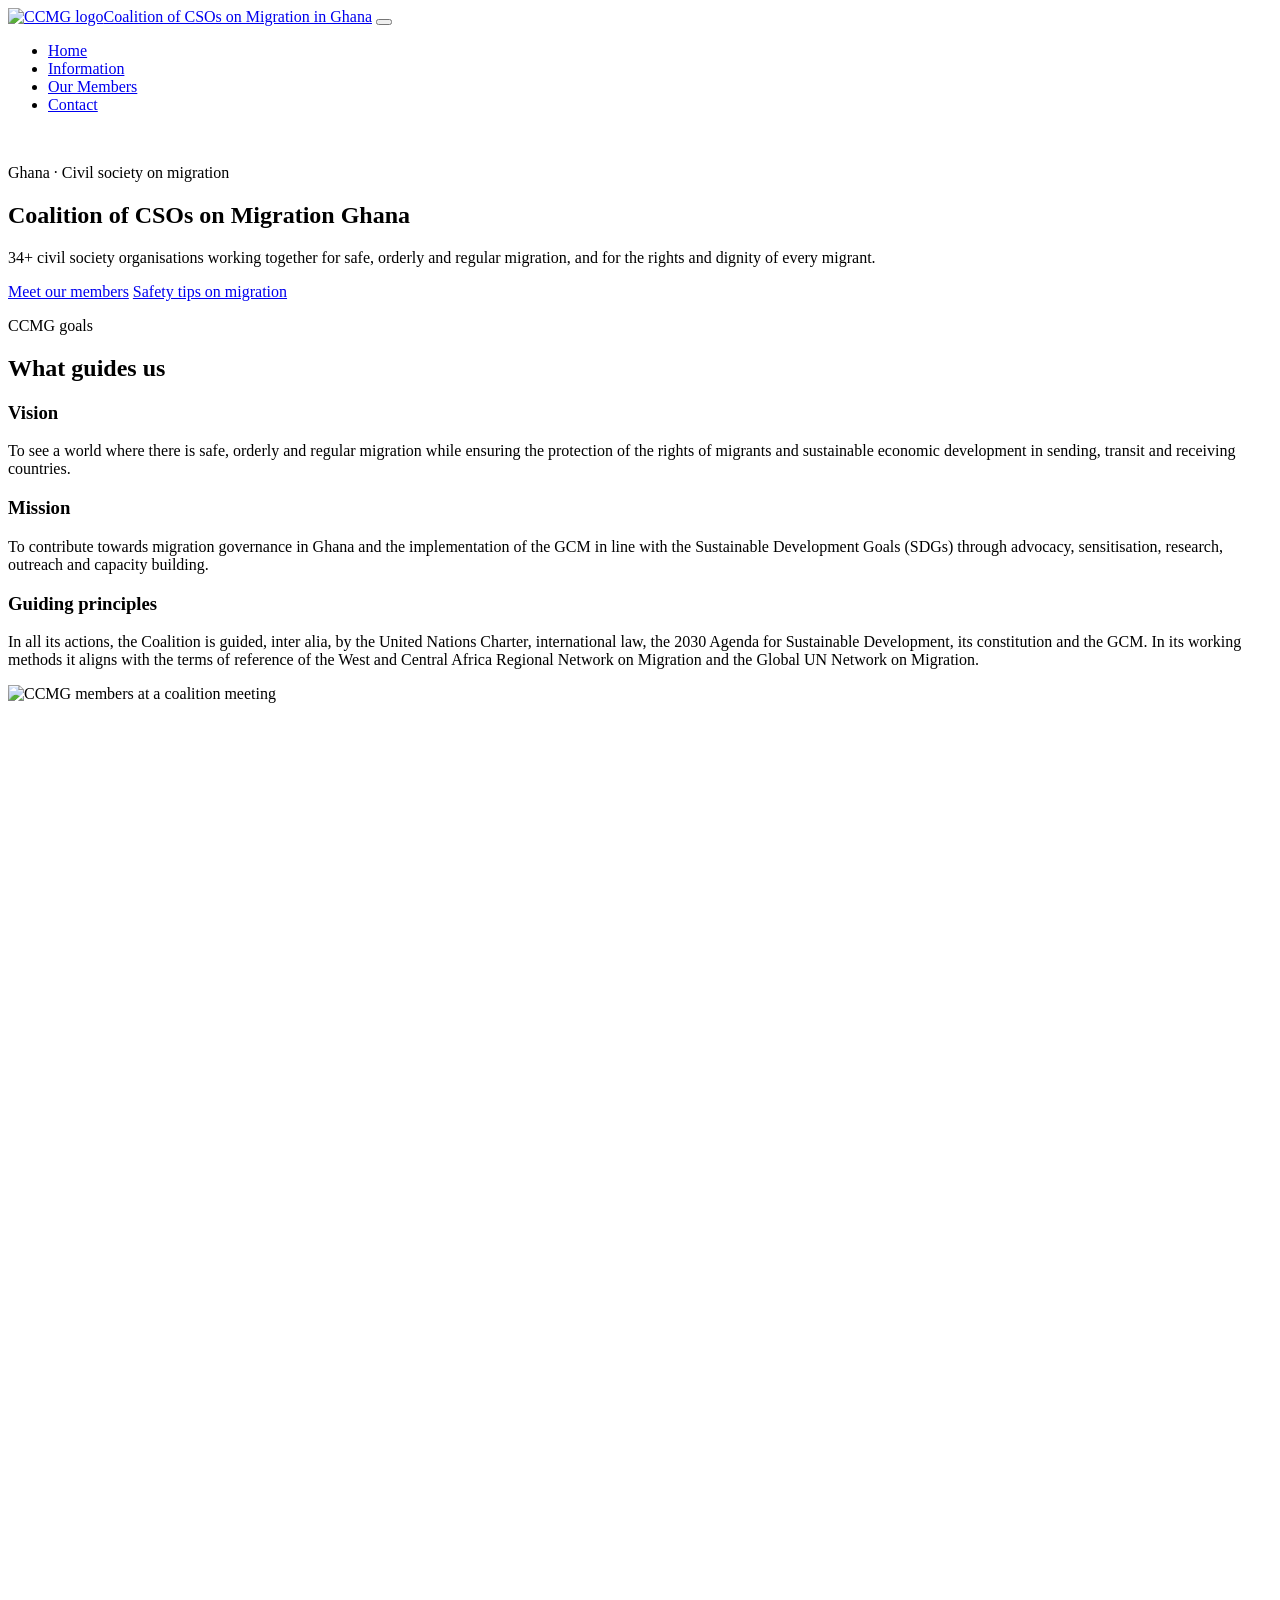
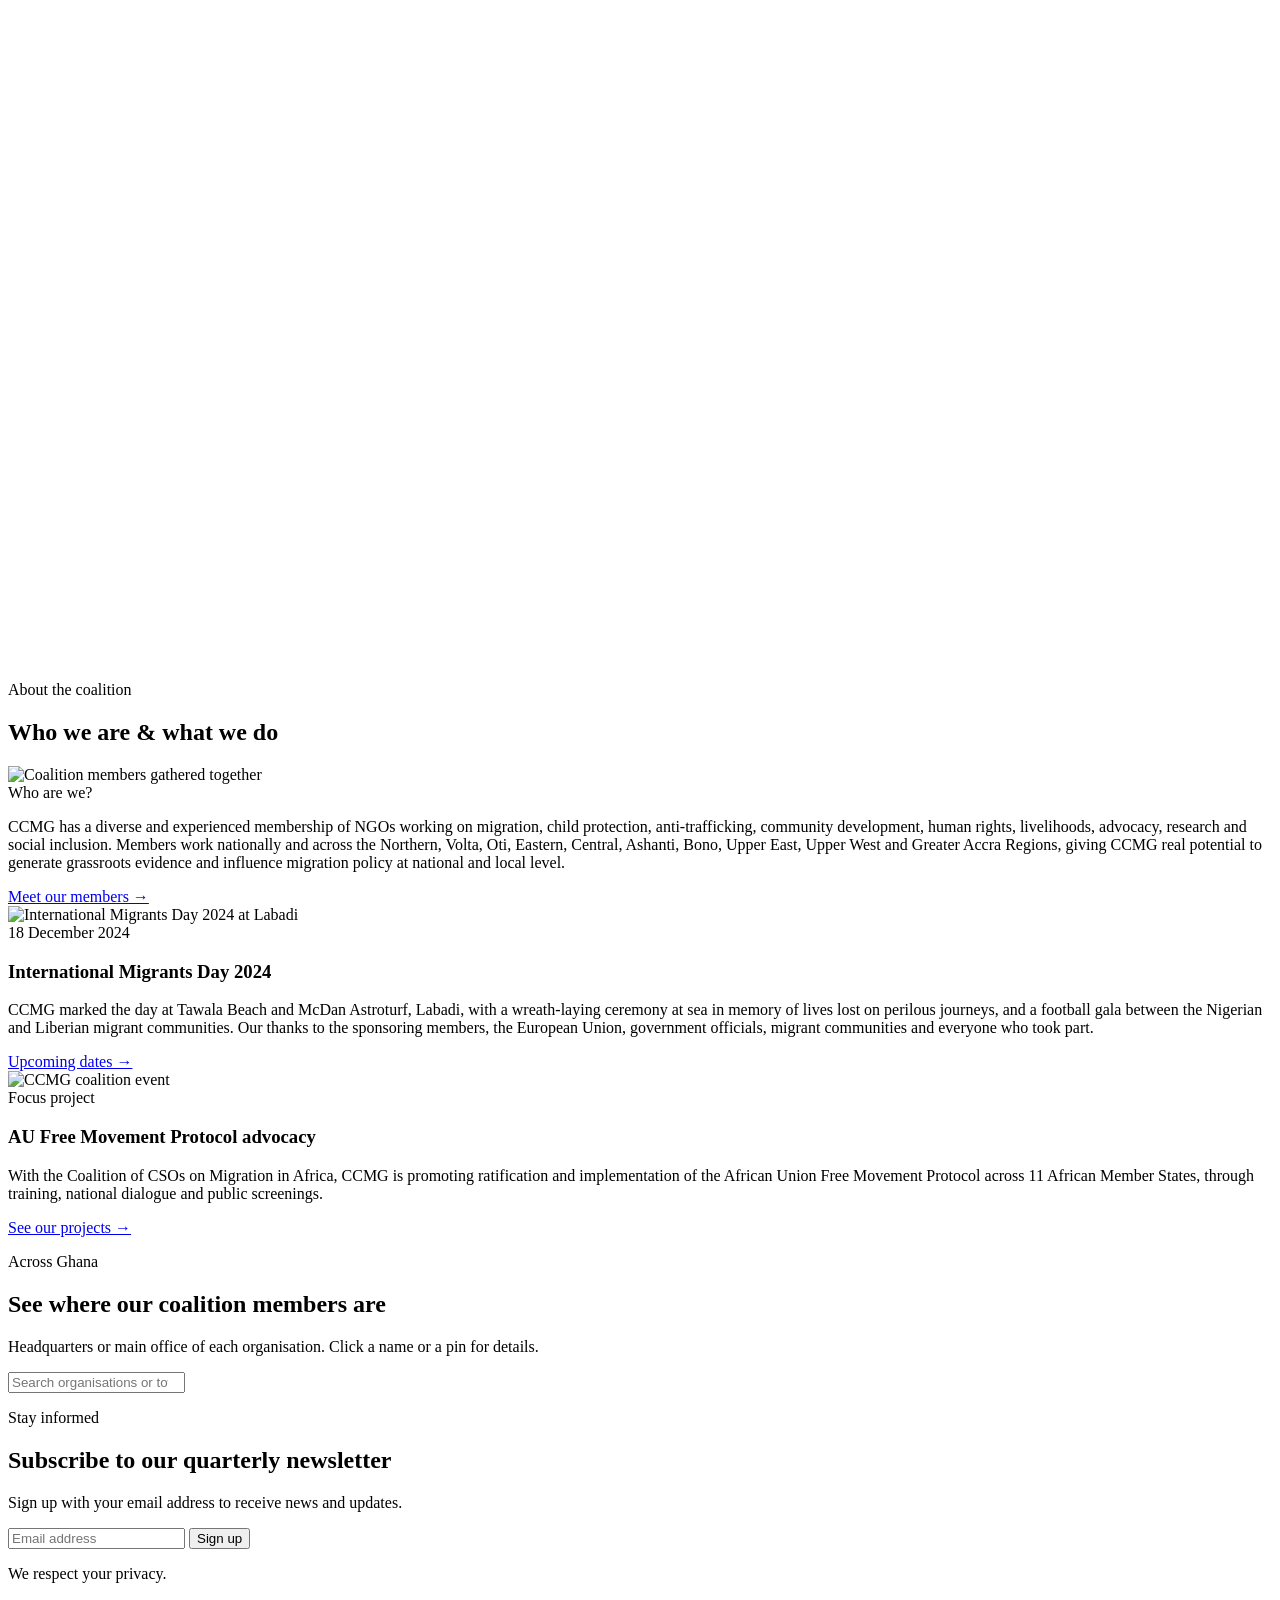
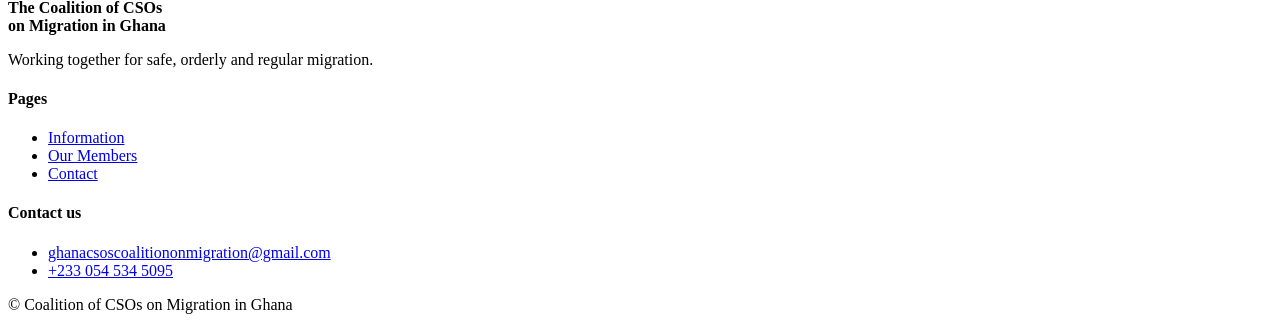
==== index.html @ 085941c3 "Add files via upload" ====
<!doctype html>
<html lang="en">
<head>
  <meta charset="utf-8">
  <meta name="viewport" content="width=device-width, initial-scale=1">
  <title>The Coalition of CSOs on Migration in Ghana (CCMG)</title>
  <meta name="description" content="The Coalition of CSOs on Migration in Ghana: civil society organisations working together for safe, orderly and regular migration and the rights of migrants.">
  <link rel="icon" href="images/favicon.png">
  <link rel="preconnect" href="https://fonts.googleapis.com">
  <link rel="preconnect" href="https://fonts.gstatic.com" crossorigin>
  <link href="https://fonts.googleapis.com/css2?family=Inter:wght@400;500;600&family=Space+Grotesk:wght@500;600;700&family=IBM+Plex+Mono:wght@500;600&display=swap" rel="stylesheet">
  <link rel="stylesheet" href="https://unpkg.com/leaflet@1.9.4/dist/leaflet.css">
  <link rel="stylesheet" href="https://unpkg.com/leaflet.markercluster@1.5.3/dist/MarkerCluster.css">
  <link rel="stylesheet" href="https://unpkg.com/leaflet.markercluster@1.5.3/dist/MarkerCluster.Default.css">
  <link rel="stylesheet" href="css/site.css">
  <!-- If a photo is not yet in the images folder, load it from the old Squarespace address instead -->
  <script>document.addEventListener("error",function(e){var t=e.target;if(t.tagName==="IMG"&&t.dataset.cdn&&!t.dataset.tried){t.dataset.tried="1";t.src=t.dataset.cdn;}},true);</script>
</head>
<body>
  <div class="flag-stripe"></div>
  <header class="site-header">
    <nav class="wrap nav" aria-label="Main">
      <a class="brand" href="index.html"><img src="images/ccmg-logo.png" alt="CCMG logo"><span>Coalition of CSOs on Migration in Ghana</span></a>
      <button class="nav-toggle" aria-label="Open menu" aria-expanded="false"><span></span><span></span><span></span></button>
      <ul class="nav-links">
        <li><a href="index.html" aria-current="page">Home</a></li>
        <li><a href="information.html">Information</a></li>
        <li><a href="members.html">Our Members</a></li>
        <li><a href="contact.html">Contact</a></li>
      </ul>
    </nav>
  </header>

  <main>
    <!-- ===== HERO ===== -->
    <section class="hero">
      <img class="hero__bg" src="images/hero.jpg" data-cdn="https://images.squarespace-cdn.com/content/v1/6aba4ab2b291d326a58e9cbd/e0c6b346-65f7-4fb8-b0a0-baff91eba209/ccmg+organisations.jpg?format=2500w" alt="">
      <div class="wrap">
        <p class="eyebrow">Ghana · Civil society on migration</p>
        <h1>Coalition of CSOs on Migration Ghana</h1>
        <p>34+ civil society organisations working together for safe, orderly and regular migration, and for the rights and dignity of every migrant.</p>
        <div class="btn-row">
          <a class="btn btn--gold" href="members.html">Meet our members</a>
          <a class="btn btn--ghost" href="information.html#safety">Safety tips on migration</a>
        </div>
      </div>
    </section>

    <!-- ===== GOALS ===== -->
    <section class="section">
      <div class="wrap">
        <p class="eyebrow">CCMG goals</p>
        <h2>What guides us</h2>
        <div class="flag-rule"><span></span><span></span><span></span></div>
        <div class="split">
          <div class="grid-2" style="grid-template-columns:1fr">
            <div class="card card--red">
              <h3>Vision</h3>
              <p>To see a world where there is safe, orderly and regular migration while ensuring the protection of the rights of migrants and sustainable economic development in sending, transit and receiving countries.</p>
            </div>
            <div class="card card--gold">
              <h3>Mission</h3>
              <p>To contribute towards migration governance in Ghana and the implementation of the GCM in line with the Sustainable Development Goals (SDGs) through advocacy, sensitisation, research, outreach and capacity building.</p>
            </div>
            <div class="card card--green">
              <h3>Guiding principles</h3>
              <p>In all its actions, the Coalition is guided, inter alia, by the United Nations Charter, international law, the 2030 Agenda for Sustainable Development, its constitution and the GCM. In its working methods it aligns with the terms of reference of the West and Central Africa Regional Network on Migration and the Global UN Network on Migration.</p>
            </div>
          </div>
          <div class="photo" style="aspect-ratio:4/5">
            <img src="images/principles.jpg" data-cdn="https://images.squarespace-cdn.com/content/v1/6aba4ab2b291d326a58e9cbd/201f6472-fe65-46b7-8871-c79f824d6bd4/WhatsApp+Image+2026-04-15+at+10.01.38+AM%281%29.jpeg?format=1500w" alt="CCMG members at a coalition meeting" loading="lazy">
          </div>
        </div>
      </div>
    </section>

    <!-- ===== HIGHLIGHTS ===== -->
    <section class="section section--white">
      <div class="wrap">
        <p class="eyebrow">About the coalition</p>
        <h2>Who we are &amp; what we do</h2>
        <div class="flag-rule"><span></span><span></span><span></span></div>
        <div class="grid-3">
          <article class="story">
            <div class="story__img"><img src="images/who-we-are.jpg" data-cdn="https://images.squarespace-cdn.com/content/v1/6aba4ab2b291d326a58e9cbd/92d61575-4118-488c-8e53-730516655e2c/WhatsApp+Image+2026-04-13+at+12.45.49+PM.jpeg?format=1500w" alt="Coalition members gathered together" loading="lazy"></div>
            <div class="story__body">
              <span class="tag">Who are we?</span>
              <p>CCMG has a diverse and experienced membership of NGOs working on migration, child protection, anti-trafficking, community development, human rights, livelihoods, advocacy, research and social inclusion. Members work nationally and across the Northern, Volta, Oti, Eastern, Central, Ashanti, Bono, Upper East, Upper West and Greater Accra Regions, giving CCMG real potential to generate grassroots evidence and influence migration policy at national and local level.</p>
              <a class="more" href="members.html">Meet our members →</a>
            </div>
          </article>
          <article class="story">
            <div class="story__img"><img src="images/migrants-day-2024.jpg" data-cdn="https://images.squarespace-cdn.com/content/v1/6aba4ab2b291d326a58e9cbd/079c2897-fcfa-441d-a58c-fb394107ed2f/WhatsApp+Image+2026-04-15+at+10.01.40+AM.jpeg?format=1500w" alt="International Migrants Day 2024 at Labadi" loading="lazy"></div>
            <div class="story__body">
              <span class="tag">18 December 2024</span>
              <h3>International Migrants Day 2024</h3>
              <p>CCMG marked the day at Tawala Beach and McDan Astroturf, Labadi, with a wreath-laying ceremony at sea in memory of lives lost on perilous journeys, and a football gala between the Nigerian and Liberian migrant communities. Our thanks to the sponsoring members, the European Union, government officials, migrant communities and everyone who took part.</p>
              <a class="more" href="information.html#dates">Upcoming dates →</a>
            </div>
          </article>
          <article class="story">
            <div class="story__img"><img src="images/coalition-event.jpg" data-cdn="https://images.squarespace-cdn.com/content/v1/6aba4ab2b291d326a58e9cbd/919b5780-a2e4-475d-aa47-6a28634a1079/6K4A9349.JPG?format=1500w" alt="CCMG coalition event" loading="lazy"></div>
            <div class="story__body">
              <span class="tag">Focus project</span>
              <h3>AU Free Movement Protocol advocacy</h3>
              <p>With the Coalition of CSOs on Migration in Africa, CCMG is promoting ratification and implementation of the African Union Free Movement Protocol across 11 African Member States, through training, national dialogue and public screenings.</p>
              <a class="more" href="information.html#projects">See our projects →</a>
            </div>
          </article>
        </div>
      </div>
    </section>

    <!-- ===== MAP ===== -->
    <section class="section" id="map-section">
      <div class="wrap">
        <p class="eyebrow">Across Ghana</p>
        <h2>See where our coalition members are</h2>
        <div class="flag-rule"><span></span><span></span><span></span></div>
        <p class="lead">Headquarters or main office of each organisation. Click a name or a pin for details.</p>
        <div class="map-app">
          <div class="map-side">
            <div class="map-controls">
              <input id="org-search" type="search" placeholder="Search organisations or towns…" aria-label="Search organisations or towns">
              <div class="legend" id="legend"></div>
            </div>
            <ul id="org-list"></ul>
            <div class="map-count" id="org-count"></div>
          </div>
          <div id="map" role="region" aria-label="Map of member organisations"></div>
        </div>
      </div>
    </section>

    <!-- ===== NEWSLETTER ===== -->
    <section class="section section--dark" id="newsletter">
      <div class="wrap newsletter">
        <div>
          <p class="eyebrow">Stay informed</p>
          <h2>Subscribe to our quarterly newsletter</h2>
          <p>Sign up with your email address to receive news and updates.</p>
        </div>
        <form class="inline-form-wrap" data-form="newsletter" data-subject="Newsletter sign-up">
          <div class="inline-form">
            <input type="email" name="email" placeholder="Email address" required aria-label="Email address">
            <button class="btn btn--gold" type="submit">Sign up</button>
          </div>
          <p class="form-status" role="status"></p>
          <p class="form-note">We respect your privacy.</p>
        </form>
      </div>
    </section>
  </main>

  <footer class="site-footer">
    <div class="flag-stripe"></div>
    <div class="wrap">
      <div>
        <div class="foot-brand"><img src="images/ccmg-logo.png" alt=""><strong>The Coalition of CSOs<br>on Migration in Ghana</strong></div>
        <p>Working together for safe, orderly and regular migration.</p>
      </div>
      <div>
        <h4>Pages</h4>
        <ul>
          <li><a href="information.html">Information</a></li>
          <li><a href="members.html">Our Members</a></li>
          <li><a href="contact.html">Contact</a></li>
        </ul>
      </div>
      <div>
        <h4>Contact us</h4>
        <ul>
          <li><a href="mailto:ghanacsoscoalitiononmigration@gmail.com">ghanacsoscoalitiononmigration@gmail.com</a></li>
          <li><a href="tel:+233545345095">+233 054 534 5095</a></li>
        </ul>
      </div>
    </div>
    <div class="wrap foot-bottom">© <span id="year"></span> Coalition of CSOs on Migration in Ghana</div>
  </footer>

  <script src="https://unpkg.com/leaflet@1.9.4/dist/leaflet.js"></script>
  <script src="https://unpkg.com/leaflet.markercluster@1.5.3/dist/leaflet.markercluster.js"></script>
  <script src="js/config.js"></script>
  <script src="js/main.js"></script>
  <script src="js/map.js"></script>
</body>
</html>
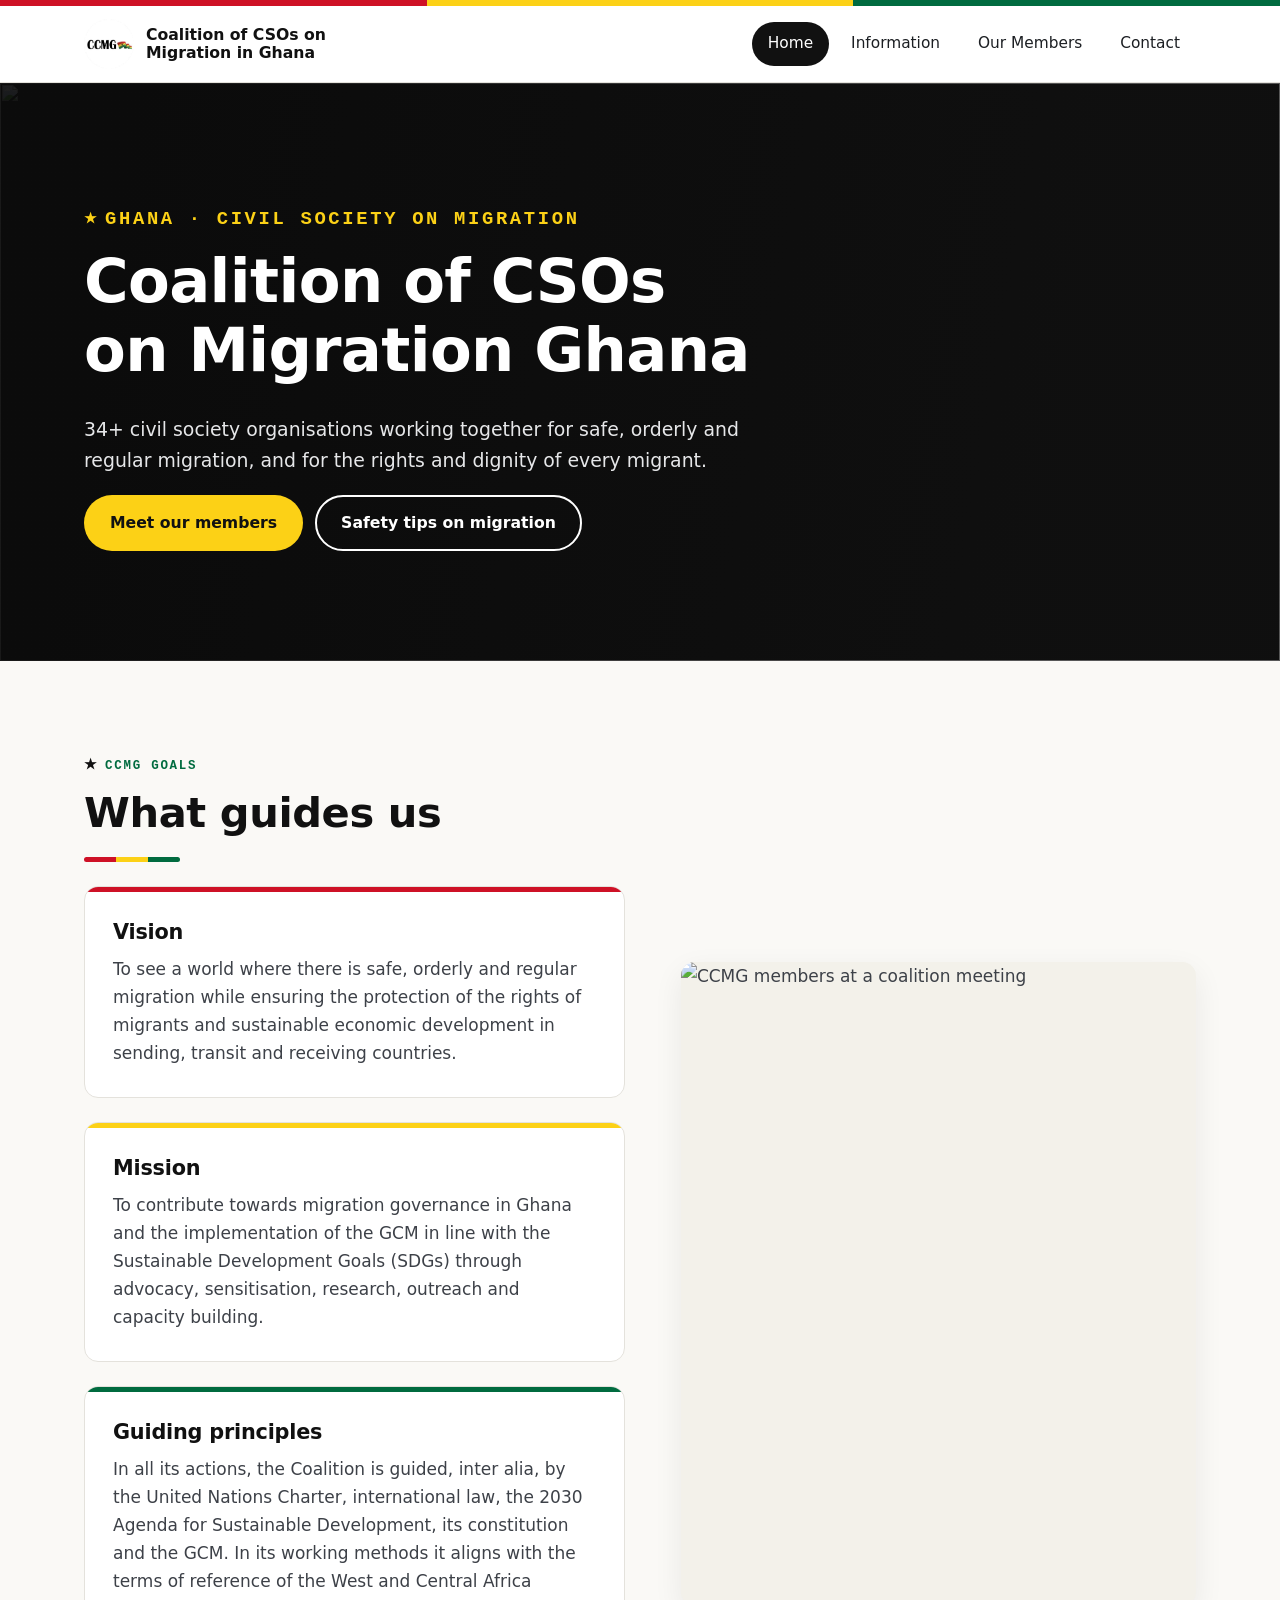
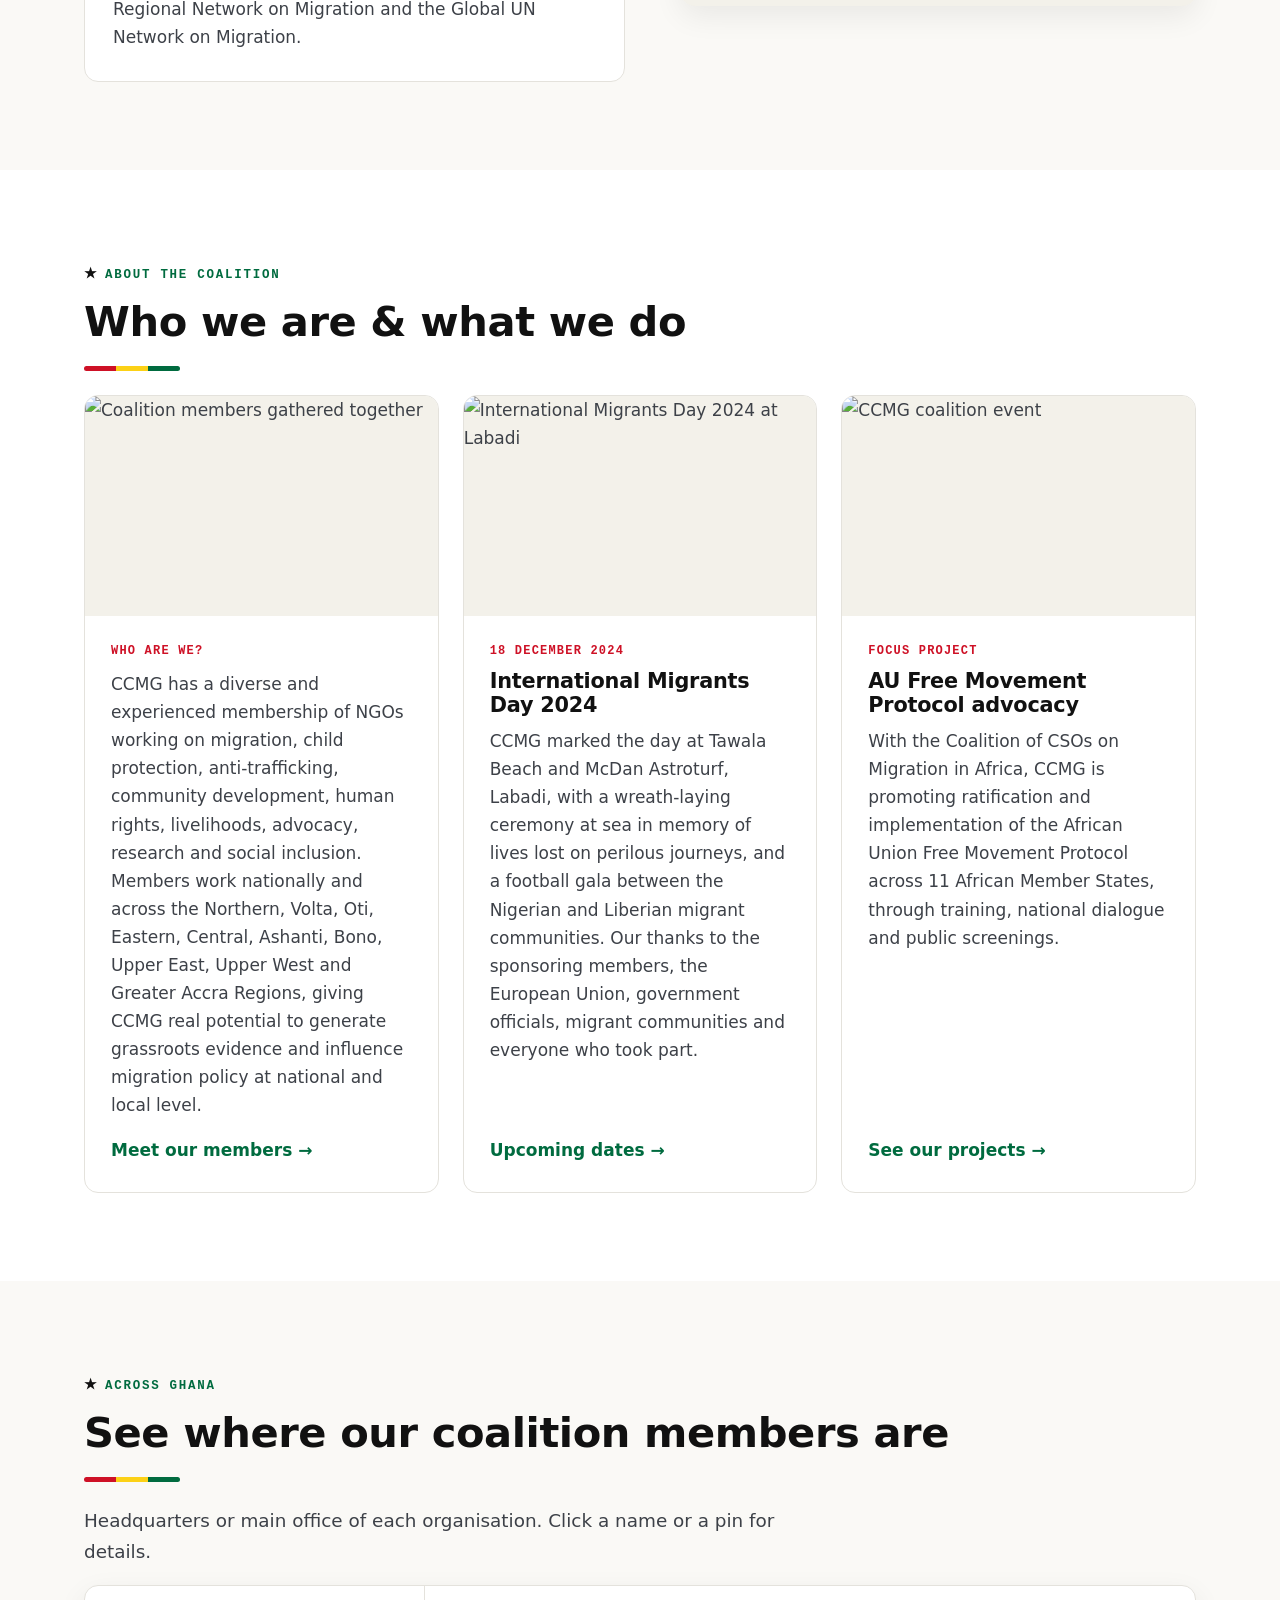
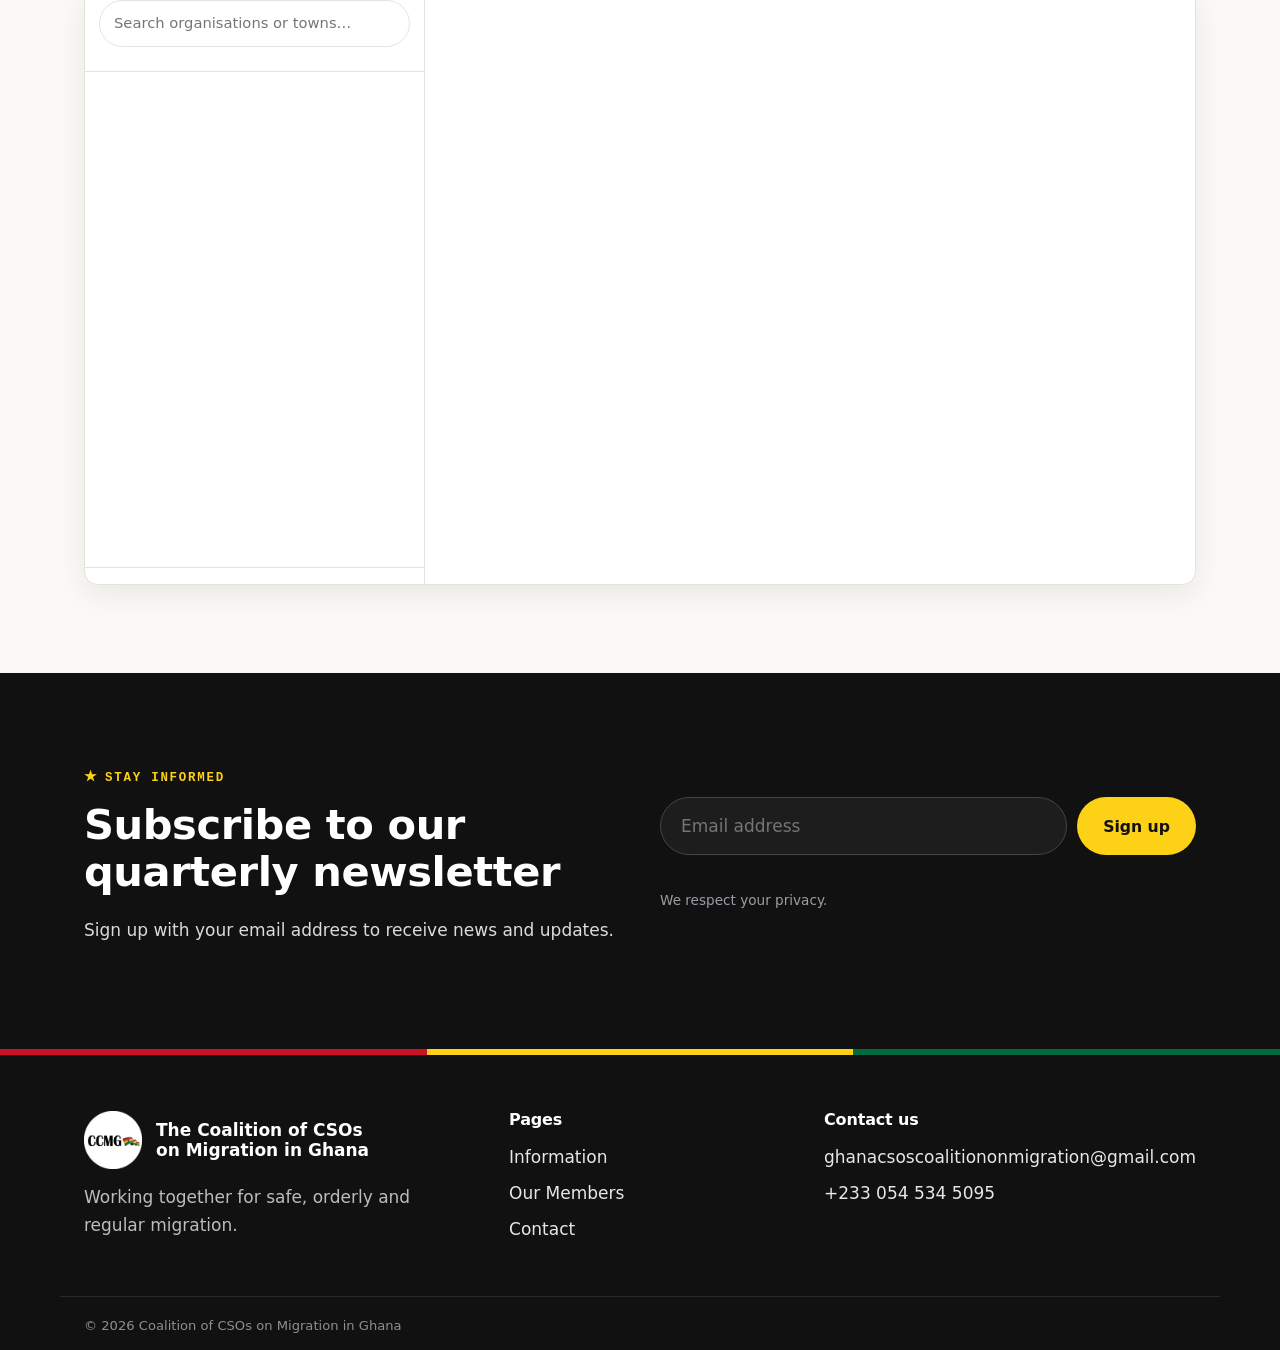
==== commit 7e5c119e: "Add files via upload" ====
--- a/index.html
+++ b/index.html
@@ -5,14 +5,14 @@
   <meta name="viewport" content="width=device-width, initial-scale=1">
   <title>The Coalition of CSOs on Migration in Ghana (CCMG)</title>
   <meta name="description" content="The Coalition of CSOs on Migration in Ghana: civil society organisations working together for safe, orderly and regular migration and the rights of migrants.">
-  <link rel="icon" href="images/favicon.png">
+  <link rel="icon" href="favicon.png">
   <link rel="preconnect" href="https://fonts.googleapis.com">
   <link rel="preconnect" href="https://fonts.gstatic.com" crossorigin>
   <link href="https://fonts.googleapis.com/css2?family=Inter:wght@400;500;600&family=Space+Grotesk:wght@500;600;700&family=IBM+Plex+Mono:wght@500;600&display=swap" rel="stylesheet">
   <link rel="stylesheet" href="https://unpkg.com/leaflet@1.9.4/dist/leaflet.css">
   <link rel="stylesheet" href="https://unpkg.com/leaflet.markercluster@1.5.3/dist/MarkerCluster.css">
   <link rel="stylesheet" href="https://unpkg.com/leaflet.markercluster@1.5.3/dist/MarkerCluster.Default.css">
-  <link rel="stylesheet" href="css/site.css">
+  <link rel="stylesheet" href="site.css">
   <!-- If a photo is not yet in the images folder, load it from the old Squarespace address instead -->
   <script>document.addEventListener("error",function(e){var t=e.target;if(t.tagName==="IMG"&&t.dataset.cdn&&!t.dataset.tried){t.dataset.tried="1";t.src=t.dataset.cdn;}},true);</script>
 </head>
@@ -20,7 +20,7 @@
   <div class="flag-stripe"></div>
   <header class="site-header">
     <nav class="wrap nav" aria-label="Main">
-      <a class="brand" href="index.html"><img src="images/ccmg-logo.png" alt="CCMG logo"><span>Coalition of CSOs on Migration in Ghana</span></a>
+      <a class="brand" href="index.html"><img src="ccmg-logo.png" alt="CCMG logo"><span>Coalition of CSOs on Migration in Ghana</span></a>
       <button class="nav-toggle" aria-label="Open menu" aria-expanded="false"><span></span><span></span><span></span></button>
       <ul class="nav-links">
         <li><a href="index.html" aria-current="page">Home</a></li>
@@ -34,7 +34,7 @@
   <main>
     <!-- ===== HERO ===== -->
     <section class="hero">
-      <img class="hero__bg" src="images/hero.jpg" data-cdn="https://images.squarespace-cdn.com/content/v1/6aba4ab2b291d326a58e9cbd/e0c6b346-65f7-4fb8-b0a0-baff91eba209/ccmg+organisations.jpg?format=2500w" alt="">
+      <img class="hero__bg" src="hero.jpg" data-cdn="https://images.squarespace-cdn.com/content/v1/6aba4ab2b291d326a58e9cbd/e0c6b346-65f7-4fb8-b0a0-baff91eba209/ccmg+organisations.jpg?format=2500w" alt="">
       <div class="wrap">
         <p class="eyebrow">Ghana · Civil society on migration</p>
         <h1>Coalition of CSOs on Migration Ghana</h1>
@@ -68,7 +68,7 @@
             </div>
           </div>
           <div class="photo" style="aspect-ratio:4/5">
-            <img src="images/principles.jpg" data-cdn="https://images.squarespace-cdn.com/content/v1/6aba4ab2b291d326a58e9cbd/201f6472-fe65-46b7-8871-c79f824d6bd4/WhatsApp+Image+2026-04-15+at+10.01.38+AM%281%29.jpeg?format=1500w" alt="CCMG members at a coalition meeting" loading="lazy">
+            <img src="principles.jpg" data-cdn="https://images.squarespace-cdn.com/content/v1/6aba4ab2b291d326a58e9cbd/201f6472-fe65-46b7-8871-c79f824d6bd4/WhatsApp+Image+2026-04-15+at+10.01.38+AM%281%29.jpeg?format=1500w" alt="CCMG members at a coalition meeting" loading="lazy">
           </div>
         </div>
       </div>
@@ -82,7 +82,7 @@
         <div class="flag-rule"><span></span><span></span><span></span></div>
         <div class="grid-3">
           <article class="story">
-            <div class="story__img"><img src="images/who-we-are.jpg" data-cdn="https://images.squarespace-cdn.com/content/v1/6aba4ab2b291d326a58e9cbd/92d61575-4118-488c-8e53-730516655e2c/WhatsApp+Image+2026-04-13+at+12.45.49+PM.jpeg?format=1500w" alt="Coalition members gathered together" loading="lazy"></div>
+            <div class="story__img"><img src="who-we-are.jpg" data-cdn="https://images.squarespace-cdn.com/content/v1/6aba4ab2b291d326a58e9cbd/92d61575-4118-488c-8e53-730516655e2c/WhatsApp+Image+2026-04-13+at+12.45.49+PM.jpeg?format=1500w" alt="Coalition members gathered together" loading="lazy"></div>
             <div class="story__body">
               <span class="tag">Who are we?</span>
               <p>CCMG has a diverse and experienced membership of NGOs working on migration, child protection, anti-trafficking, community development, human rights, livelihoods, advocacy, research and social inclusion. Members work nationally and across the Northern, Volta, Oti, Eastern, Central, Ashanti, Bono, Upper East, Upper West and Greater Accra Regions, giving CCMG real potential to generate grassroots evidence and influence migration policy at national and local level.</p>
@@ -90,7 +90,7 @@
             </div>
           </article>
           <article class="story">
-            <div class="story__img"><img src="images/migrants-day-2024.jpg" data-cdn="https://images.squarespace-cdn.com/content/v1/6aba4ab2b291d326a58e9cbd/079c2897-fcfa-441d-a58c-fb394107ed2f/WhatsApp+Image+2026-04-15+at+10.01.40+AM.jpeg?format=1500w" alt="International Migrants Day 2024 at Labadi" loading="lazy"></div>
+            <div class="story__img"><img src="migrants-day-2024.jpg" data-cdn="https://images.squarespace-cdn.com/content/v1/6aba4ab2b291d326a58e9cbd/079c2897-fcfa-441d-a58c-fb394107ed2f/WhatsApp+Image+2026-04-15+at+10.01.40+AM.jpeg?format=1500w" alt="International Migrants Day 2024 at Labadi" loading="lazy"></div>
             <div class="story__body">
               <span class="tag">18 December 2024</span>
               <h3>International Migrants Day 2024</h3>
@@ -99,7 +99,7 @@
             </div>
           </article>
           <article class="story">
-            <div class="story__img"><img src="images/coalition-event.jpg" data-cdn="https://images.squarespace-cdn.com/content/v1/6aba4ab2b291d326a58e9cbd/919b5780-a2e4-475d-aa47-6a28634a1079/6K4A9349.JPG?format=1500w" alt="CCMG coalition event" loading="lazy"></div>
+            <div class="story__img"><img src="coalition-event.jpg" data-cdn="https://images.squarespace-cdn.com/content/v1/6aba4ab2b291d326a58e9cbd/919b5780-a2e4-475d-aa47-6a28634a1079/6K4A9349.JPG?format=1500w" alt="CCMG coalition event" loading="lazy"></div>
             <div class="story__body">
               <span class="tag">Focus project</span>
               <h3>AU Free Movement Protocol advocacy</h3>
@@ -156,7 +156,7 @@
     <div class="flag-stripe"></div>
     <div class="wrap">
       <div>
-        <div class="foot-brand"><img src="images/ccmg-logo.png" alt=""><strong>The Coalition of CSOs<br>on Migration in Ghana</strong></div>
+        <div class="foot-brand"><img src="ccmg-logo.png" alt=""><strong>The Coalition of CSOs<br>on Migration in Ghana</strong></div>
         <p>Working together for safe, orderly and regular migration.</p>
       </div>
       <div>
@@ -180,8 +180,8 @@
 
   <script src="https://unpkg.com/leaflet@1.9.4/dist/leaflet.js"></script>
   <script src="https://unpkg.com/leaflet.markercluster@1.5.3/dist/leaflet.markercluster.js"></script>
-  <script src="js/config.js"></script>
-  <script src="js/main.js"></script>
-  <script src="js/map.js"></script>
+  <script src="config.js"></script>
+  <script src="main.js"></script>
+  <script src="map.js"></script>
 </body>
 </html>
--- a/site.css
+++ b/site.css
@@ -0,0 +1,333 @@
+/* =============================================================
+   CCMG website — shared styles
+   Colours come from the CCMG logo: black wordmark + Ghana flag
+   (red, gold, green, black star). Change them here only.
+   ============================================================= */
+:root {
+  --red:   #CE1126;
+  --gold:  #FCD116;
+  --gold-text: #8A6D00;      /* darker gold that is readable as text */
+  --green: #006B3F;
+  --green-dark: #00502F;
+  --black: #111111;
+  --ink:   #1C1F23;
+  --body:  #3D4148;
+  --muted: #6B7078;
+  --line:  #E4E2DC;
+  --paper: #FAF9F6;
+  --cream: #F3F1EA;
+  --white: #FFFFFF;
+  --radius: 14px;
+  --shadow: 0 10px 30px rgba(17,17,17,.07);
+  --max: 1160px;
+  --head: "Space Grotesk", system-ui, sans-serif;
+  --sans: "Inter", system-ui, -apple-system, "Segoe UI", sans-serif;
+  --mono: "IBM Plex Mono", ui-monospace, Menlo, monospace;
+}
+
+* { box-sizing: border-box; }
+html { scroll-behavior: smooth; scroll-padding-top: 90px; }
+body {
+  margin: 0; background: var(--paper); color: var(--body);
+  font-family: var(--sans); font-size: 17px; line-height: 1.65;
+  -webkit-font-smoothing: antialiased;
+}
+img { max-width: 100%; display: block; }
+a { color: var(--green); }
+a:hover { color: var(--red); }
+h1, h2, h3, h4 { font-family: var(--head); color: var(--black); line-height: 1.12; margin: 0 0 .5em; letter-spacing: -.01em; }
+h1 { font-size: clamp(2.2rem, 5vw, 3.8rem); font-weight: 700; }
+h2 { font-size: clamp(1.7rem, 3.4vw, 2.6rem); font-weight: 700; }
+h3 { font-size: 1.3rem; font-weight: 600; }
+p { margin: 0 0 1em; }
+
+.wrap { max-width: var(--max); margin: 0 auto; padding: 0 24px; }
+.section { padding: 88px 0; }
+.section--tight { padding: 56px 0; }
+.section--cream { background: var(--cream); }
+.section--white { background: var(--white); }
+.section--dark { background: var(--black); color: #D9DBDE; }
+.section--dark h2, .section--dark h3 { color: var(--white); }
+
+/* Flag stripe used across the site */
+.flag-stripe { height: 6px; background: linear-gradient(90deg, var(--red) 0 33.33%, var(--gold) 33.33% 66.66%, var(--green) 66.66%); }
+.flag-rule { display: flex; width: 96px; height: 5px; border-radius: 3px; overflow: hidden; margin: 0 0 24px; }
+.flag-rule span { flex: 1; }
+.flag-rule span:nth-child(1) { background: var(--red); }
+.flag-rule span:nth-child(2) { background: var(--gold); }
+.flag-rule span:nth-child(3) { background: var(--green); }
+
+.eyebrow {
+  display: inline-flex; align-items: center; gap: 8px;
+  font-family: var(--mono); font-size: .78rem; font-weight: 600;
+  letter-spacing: .14em; text-transform: uppercase; color: var(--green); margin: 0 0 12px;
+}
+.eyebrow::before { content: "★"; color: var(--black); font-size: .9rem; letter-spacing: 0; }
+.section--dark .eyebrow { color: var(--gold); }
+.section--dark .eyebrow::before { color: var(--gold); }
+.lead { font-size: 1.15rem; max-width: 64ch; }
+
+/* ---------- Header ---------- */
+.site-header { position: sticky; top: 0; z-index: 50; background: rgba(255,255,255,.94); backdrop-filter: blur(10px); border-bottom: 1px solid var(--line); }
+.nav { display: flex; align-items: center; justify-content: space-between; height: 76px; }
+.brand { display: flex; align-items: center; gap: 12px; text-decoration: none; color: var(--black); }
+.brand img { width: 50px; height: 50px; }
+.brand span { font-family: var(--head); font-weight: 700; font-size: .98rem; line-height: 1.15; max-width: 230px; }
+.nav-links { display: flex; gap: 6px; list-style: none; margin: 0; padding: 0; }
+.nav-links a {
+  display: block; padding: 9px 16px; border-radius: 999px; text-decoration: none;
+  font-weight: 500; font-size: .96rem; color: var(--ink);
+}
+.nav-links a:hover { background: var(--cream); color: var(--black); }
+.nav-links a[aria-current="page"] { background: var(--black); color: var(--white); }
+.nav-toggle { display: none; background: none; border: 0; padding: 10px; cursor: pointer; }
+.nav-toggle span { display: block; width: 24px; height: 2px; background: var(--black); margin: 5px 0; transition: .2s; }
+
+/* ---------- Buttons ---------- */
+.btn {
+  display: inline-flex; align-items: center; gap: 8px; padding: 13px 24px; border-radius: 999px;
+  font-weight: 600; font-size: .98rem; text-decoration: none; border: 2px solid transparent;
+  cursor: pointer; transition: transform .15s, background .15s, color .15s; font-family: var(--sans);
+}
+.btn:hover { transform: translateY(-1px); }
+.btn--primary { background: var(--green); color: var(--white); }
+.btn--primary:hover { background: var(--green-dark); color: var(--white); }
+.btn--gold { background: var(--gold); color: var(--black); }
+.btn--gold:hover { background: #ffdc3d; color: var(--black); }
+.btn--ghost { border-color: currentColor; color: var(--white); background: transparent; }
+.btn--ghost:hover { background: var(--white); color: var(--black); }
+.btn--outline { border-color: var(--black); color: var(--black); background: transparent; }
+.btn--outline:hover { background: var(--black); color: var(--white); }
+.btn-row { display: flex; flex-wrap: wrap; gap: 12px; }
+
+/* ---------- Hero ---------- */
+.hero { position: relative; color: var(--white); overflow: hidden; background: var(--black); }
+.hero__bg { position: absolute; inset: 0; width: 100%; height: 100%; object-fit: cover; opacity: .55; }
+.hero::after { content: ""; position: absolute; inset: 0; background: linear-gradient(100deg, rgba(10,10,10,.85) 10%, rgba(10,10,10,.25) 80%); }
+.hero .wrap { position: relative; z-index: 1; padding-top: 120px; padding-bottom: 110px; }
+.hero h1 { color: var(--white); max-width: 16ch; }
+.hero p { font-size: 1.18rem; max-width: 56ch; color: #E6E7E9; }
+.hero .eyebrow { color: var(--gold); }
+.hero .eyebrow::before { color: var(--gold); }
+.hero--short .wrap { padding-top: 84px; padding-bottom: 76px; }
+
+/* ---------- Generic layout ---------- */
+.split { display: grid; grid-template-columns: 1.05fr 1fr; gap: 56px; align-items: center; }
+.split--top { align-items: start; }
+.photo { border-radius: var(--radius); overflow: hidden; aspect-ratio: 4 / 3; background: var(--cream); box-shadow: var(--shadow); }
+.photo img { width: 100%; height: 100%; object-fit: cover; }
+.grid-3 { display: grid; grid-template-columns: repeat(3, 1fr); gap: 24px; }
+.grid-2 { display: grid; grid-template-columns: repeat(2, 1fr); gap: 24px; }
+
+.card {
+  position: relative; background: var(--white); border: 1px solid var(--line);
+  border-radius: var(--radius); padding: 30px 28px; overflow: hidden;
+}
+.card::before { content: ""; position: absolute; left: 0; right: 0; top: 0; height: 5px; background: var(--accent, var(--green)); }
+.card--red { --accent: var(--red); }
+.card--gold { --accent: var(--gold); }
+.card--green { --accent: var(--green); }
+.card--black { --accent: var(--black); }
+.card h3 { margin-top: 4px; }
+.card p:last-child { margin-bottom: 0; }
+
+.statement { font-family: var(--head); font-size: clamp(1.3rem, 2.4vw, 1.7rem); line-height: 1.35; color: var(--black); font-weight: 500; margin: 0; }
+
+/* Event / news card with image on top */
+.story { background: var(--white); border: 1px solid var(--line); border-radius: var(--radius); overflow: hidden; display: flex; flex-direction: column; }
+.story__img { aspect-ratio: 16 / 10; background: var(--cream); }
+.story__img img { width: 100%; height: 100%; object-fit: cover; }
+.story__body { padding: 26px 26px 28px; display: flex; flex-direction: column; flex: 1; }
+.story__body .tag { font-family: var(--mono); font-size: .75rem; letter-spacing: .1em; text-transform: uppercase; color: var(--red); font-weight: 600; margin-bottom: 8px; }
+.story__body .more { margin-top: auto; font-weight: 600; text-decoration: none; }
+
+/* ---------- Map ---------- */
+.map-app { display: grid; grid-template-columns: 340px 1fr; height: 600px; border: 1px solid var(--line); border-radius: var(--radius); overflow: hidden; background: var(--white); box-shadow: var(--shadow); }
+.map-side { display: flex; flex-direction: column; border-right: 1px solid var(--line); min-height: 0; }
+.map-controls { padding: 14px; border-bottom: 1px solid var(--line); display: grid; gap: 10px; }
+.map-controls input { width: 100%; padding: 10px 14px; border: 1px solid var(--line); border-radius: 999px; font: inherit; font-size: .92rem; }
+.legend { display: flex; flex-wrap: wrap; gap: 6px; }
+.legend button { display: inline-flex; align-items: center; gap: 6px; font: inherit; font-size: .76rem; padding: 4px 10px; border: 1px solid var(--line); border-radius: 999px; background: var(--white); cursor: pointer; }
+.legend button[aria-pressed="false"] { opacity: .4; }
+.dot { width: 10px; height: 10px; border-radius: 50%; display: inline-block; flex-shrink: 0; }
+#org-list { list-style: none; margin: 0; padding: 0; overflow-y: auto; flex: 1; }
+#org-list li { padding: 10px 14px; border-bottom: 1px solid var(--line); cursor: pointer; display: flex; gap: 10px; }
+#org-list li:hover, #org-list li.active { background: var(--cream); }
+#org-list .dot { margin-top: 6px; }
+#org-list .name { font-weight: 600; font-size: .88rem; color: var(--ink); line-height: 1.3; }
+#org-list .place { font-size: .78rem; color: var(--muted); }
+.map-count { padding: 8px 14px; font-size: .76rem; color: var(--muted); border-top: 1px solid var(--line); }
+#map { min-height: 0; }
+.popup h4 { margin: 0 0 4px; font-size: .95rem; }
+.popup p { margin: 3px 0; font-size: .82rem; }
+.popup .tag { display: inline-block; font-size: .7rem; padding: 2px 8px; border-radius: 999px; color: #fff; margin-top: 4px; }
+
+/* ---------- Newsletter ---------- */
+.newsletter { display: grid; grid-template-columns: 1fr 1fr; gap: 40px; align-items: center; }
+.inline-form { display: flex; gap: 10px; flex-wrap: wrap; }
+.inline-form input { flex: 1; min-width: 220px; padding: 14px 20px; border-radius: 999px; border: 1px solid #444; background: #1d1d1d; color: #fff; font: inherit; }
+.form-note { font-size: .85rem; color: var(--muted); margin-top: 10px; }
+.section--dark .form-note { color: #9a9ea4; }
+
+/* ---------- Forms ---------- */
+.form { display: grid; gap: 16px; }
+.form .row { display: grid; grid-template-columns: 1fr 1fr; gap: 16px; }
+.form label { display: grid; gap: 6px; font-weight: 600; font-size: .9rem; color: var(--ink); }
+.form input, .form textarea {
+  font: inherit; font-weight: 400; padding: 13px 16px; border: 1px solid #CFCCC4; border-radius: 10px; background: var(--white); color: var(--ink);
+}
+.form textarea { min-height: 150px; resize: vertical; }
+.form input:focus, .form textarea:focus, .inline-form input:focus { outline: 3px solid rgba(0,107,63,.25); border-color: var(--green); }
+.form-status { font-weight: 600; min-height: 1.4em; margin: 0; }
+.form-status.ok { color: var(--green); }
+.form-status.err { color: var(--red); }
+
+/* ---------- Helpline ---------- */
+.helpline { position: relative; background: var(--black); color: #fff; border-radius: var(--radius); padding: 40px 40px 34px; overflow: hidden; }
+.helpline::before { content: ""; position: absolute; inset: 0 0 auto 0; height: 8px; background: linear-gradient(90deg, var(--red) 0 33.33%, var(--gold) 33.33% 66.66%, var(--green) 66.66%); }
+.helpline h2 { color: #fff; display: flex; align-items: center; gap: 12px; font-size: 1.8rem; }
+.helpline .star { width: 36px; height: 36px; border-radius: 8px; background: var(--gold); color: var(--black); display: grid; place-items: center; font-size: 1.2rem; }
+.helpline ul { list-style: none; padding: 0; margin: 24px 0 0; display: grid; grid-template-columns: repeat(3, 1fr); gap: 28px; }
+.helpline li { border-left: 4px solid var(--bar); padding-left: 18px; }
+.helpline li:nth-child(1) { --bar: var(--red); }
+.helpline li:nth-child(2) { --bar: var(--gold); }
+.helpline li:nth-child(3) { --bar: var(--green); }
+.helpline .label { display: block; font-size: .85rem; letter-spacing: .05em; text-transform: uppercase; color: rgba(255,255,255,.75); margin-bottom: 8px; }
+.helpline .number { font-family: var(--mono); font-size: 1.4rem; font-weight: 600; color: #fff; text-decoration: none; }
+.helpline a.number:hover { color: var(--gold); }
+
+/* ---------- Timeline (projects) ---------- */
+.timeline { list-style: none; margin: 40px 0 0; padding: 0; position: relative; }
+.timeline::before { content: ""; position: absolute; left: 9px; top: 10px; bottom: 10px; width: 3px; border-radius: 3px; background: linear-gradient(var(--red), var(--gold) 50%, var(--green)); }
+.event { position: relative; padding-left: 52px; }
+.event + .event { margin-top: 56px; }
+.event::before { content: ""; position: absolute; left: 0; top: 4px; width: 21px; height: 21px; border-radius: 50%; background: #fff; border: 5px solid var(--dot); box-shadow: 0 0 0 4px var(--paper); }
+.event:nth-child(3n+1) { --dot: var(--red);   --date: var(--red); }
+.event:nth-child(3n+2) { --dot: var(--gold);  --date: var(--gold-text); }
+.event:nth-child(3n+3) { --dot: var(--green); --date: var(--green); }
+.event .meta { font-family: var(--mono); font-size: .8rem; font-weight: 600; letter-spacing: .1em; text-transform: uppercase; color: var(--date); margin-bottom: 6px; }
+.event p { max-width: 66ch; }
+.photos { display: grid; grid-template-columns: repeat(2, 1fr); gap: 14px; margin-top: 18px; }
+.photos figure { margin: 0; overflow: hidden; border-radius: 10px; aspect-ratio: 3 / 2; background: var(--cream); }
+.photos img { width: 100%; height: 100%; object-fit: cover; transition: transform .4s; }
+.photos figure:hover img { transform: scale(1.03); }
+
+/* ---------- Check lists (safety tips) ---------- */
+.ticks { list-style: none; padding: 0; margin: 0; display: grid; gap: 10px; }
+.ticks li { position: relative; padding-left: 30px; }
+.ticks li::before { content: ""; position: absolute; left: 0; top: .5em; width: 14px; height: 14px; border-radius: 50%; background: var(--accent, var(--green)); }
+.card--red .ticks li::before { background: var(--red); }
+.card--gold .ticks li::before { background: var(--gold); }
+
+/* ---------- Accordion (myths) ---------- */
+.accordion { border-top: 1px solid var(--line); }
+.accordion details { border-bottom: 1px solid var(--line); }
+.accordion summary { list-style: none; cursor: pointer; padding: 22px 44px 22px 0; position: relative; font-family: var(--head); font-weight: 600; font-size: 1.15rem; color: var(--black); }
+.accordion summary::-webkit-details-marker { display: none; }
+.accordion summary::after { content: "+"; position: absolute; right: 6px; top: 50%; transform: translateY(-50%); font-size: 1.6rem; font-weight: 400; color: var(--green); transition: transform .2s; }
+.accordion details[open] summary::after { transform: translateY(-50%) rotate(45deg); }
+.accordion .answer { padding: 0 0 22px; }
+.accordion blockquote { margin: 12px 0 0; padding: 12px 18px; border-left: 4px solid var(--gold); background: var(--cream); border-radius: 0 8px 8px 0; font-style: italic; }
+
+/* ---------- Dates ---------- */
+.dates { list-style: none; padding: 0; margin: 0; }
+.dates li { display: flex; justify-content: space-between; gap: 16px; padding: 18px 0; border-bottom: 1px solid var(--line); }
+.dates .what { font-weight: 600; color: var(--ink); }
+.dates time { font-family: var(--mono); font-size: .9rem; color: var(--green); white-space: nowrap; }
+
+/* ---------- Contact cards ---------- */
+.contacts { list-style: none; margin: 18px 0 0; padding: 16px 0 0; border-top: 1px solid var(--line); display: grid; gap: 8px; }
+.contacts a { font-weight: 600; text-decoration: none; word-break: break-all; }
+
+/* ---------- Members list ---------- */
+.member-list { columns: 3 240px; column-gap: 32px; list-style: none; padding: 0; margin: 0; }
+.member-list li { break-inside: avoid; padding: 9px 0 9px 22px; position: relative; border-bottom: 1px solid var(--line); font-size: .96rem; color: var(--ink); }
+.member-list li::before { content: ""; position: absolute; left: 0; top: 18px; width: 8px; height: 8px; border-radius: 2px; background: var(--green); transform: rotate(45deg); }
+.member-list li:nth-child(3n+2)::before { background: var(--red); }
+.member-list li:nth-child(3n)::before { background: var(--gold); }
+
+/* ---------- Services chart ---------- */
+.bars { list-style: none; margin: 0; padding: 0; display: grid; gap: 8px; }
+.bars li { display: grid; grid-template-columns: 200px 1fr 70px; gap: 12px; align-items: center; }
+.bars .lab { font-size: .86rem; color: var(--ink); text-align: right; line-height: 1.2; }
+.bars .track { height: 12px; background: var(--cream); border-radius: 0 6px 6px 0; overflow: hidden; }
+.bars .bar { display: block; height: 100%; background: var(--green); border-radius: 0 6px 6px 0; }
+.bars .val { font-family: var(--mono); font-size: .82rem; font-weight: 600; color: var(--ink); }
+.bars .val small { color: var(--muted); font-weight: 500; }
+
+/* ---------- Member profiles (compact cards + popup) ---------- */
+.profiles { display: grid; grid-template-columns: repeat(auto-fill, minmax(250px, 1fr)); gap: 18px; }
+.profile {
+  display: flex; flex-direction: column; text-align: left; background: var(--white); border: 1px solid var(--line);
+  border-radius: var(--radius); padding: 18px; cursor: pointer; font: inherit; color: inherit;
+  transition: box-shadow .2s, transform .2s, border-color .2s;
+}
+.profile:hover, .profile:focus-visible { box-shadow: var(--shadow); transform: translateY(-2px); border-color: #cfcabd; }
+.profile__logo { height: 84px; display: grid; place-items: center; background: #fff; border-radius: 10px; margin-bottom: 14px; }
+.profile__logo img { max-height: 84px; max-width: 90%; object-fit: contain; }
+.profile__name { font-family: var(--head); font-weight: 600; font-size: 1.04rem; color: var(--black); line-height: 1.25; margin-bottom: 4px; }
+.profile__meta { font-family: var(--mono); font-size: .72rem; letter-spacing: .06em; text-transform: uppercase; color: var(--green); margin-bottom: 8px; }
+.profile__summary { font-size: .9rem; line-height: 1.5; color: var(--body); margin: 0 0 12px; display: -webkit-box; -webkit-line-clamp: 3; -webkit-box-orient: vertical; overflow: hidden; }
+.profile__more { margin-top: auto; font-size: .86rem; font-weight: 600; color: var(--green); }
+
+dialog.profile-dialog {
+  width: min(760px, calc(100vw - 32px)); max-height: calc(100vh - 48px); border: 0; padding: 0;
+  border-radius: 18px; box-shadow: 0 30px 80px rgba(0,0,0,.35); color: var(--body);
+}
+dialog.profile-dialog::backdrop { background: rgba(10,10,10,.6); backdrop-filter: blur(3px); }
+.pd__top { position: relative; padding: 30px 32px 22px; border-bottom: 1px solid var(--line); display: flex; gap: 22px; align-items: center; }
+.pd__top::before { content: ""; position: absolute; inset: 0 0 auto 0; height: 6px; background: linear-gradient(90deg, var(--red) 0 33.33%, var(--gold) 33.33% 66.66%, var(--green) 66.66%); }
+.pd__logo { width: 120px; height: 80px; flex-shrink: 0; display: grid; place-items: center; }
+.pd__logo img { max-width: 100%; max-height: 100%; object-fit: contain; }
+.pd__top h3 { margin: 0 0 4px; font-size: 1.45rem; }
+.pd__close { position: absolute; top: 14px; right: 14px; width: 38px; height: 38px; border-radius: 50%; border: 0; background: var(--cream); font-size: 1.3rem; cursor: pointer; line-height: 1; }
+.pd__close:hover { background: var(--black); color: #fff; }
+.pd__body { padding: 24px 32px 32px; display: grid; gap: 22px; }
+.pd__body h4 { font-family: var(--mono); font-size: .76rem; letter-spacing: .12em; text-transform: uppercase; color: var(--green); margin: 0 0 8px; }
+.pd__body p { margin: 0; font-size: .97rem; }
+.director { display: flex; gap: 16px; align-items: flex-start; background: var(--cream); border-radius: 12px; padding: 16px; }
+.director img, .director .initials { width: 64px; height: 64px; border-radius: 50%; object-fit: cover; flex-shrink: 0; }
+.director .initials { display: grid; place-items: center; background: var(--green); color: #fff; font-family: var(--head); font-weight: 700; }
+.director strong { color: var(--black); display: block; margin-bottom: 2px; }
+.achieve { border-left: 4px solid var(--gold); padding-left: 16px; }
+
+/* ---------- Footer ---------- */
+.site-footer { background: var(--black); color: #B9BCC1; }
+.site-footer .wrap { display: grid; grid-template-columns: 1.4fr 1fr 1fr; gap: 40px; padding-top: 56px; padding-bottom: 40px; }
+.site-footer h4 { color: #fff; font-size: 1rem; margin-bottom: 14px; }
+.site-footer a { color: #E6E7E9; text-decoration: none; }
+.site-footer a:hover { color: var(--gold); }
+.site-footer ul { list-style: none; padding: 0; margin: 0; display: grid; gap: 8px; }
+.foot-brand { display: flex; gap: 14px; align-items: center; margin-bottom: 14px; }
+.foot-brand img { width: 58px; height: 58px; }
+.foot-brand strong { color: #fff; font-family: var(--head); line-height: 1.2; }
+.site-footer .wrap.foot-bottom { display: block; border-top: 1px solid #2a2a2a; padding: 18px 24px; font-size: .82rem; color: #8b8f95; }
+
+/* ---------- Responsive ---------- */
+@media (max-width: 960px) {
+  .split, .newsletter { grid-template-columns: 1fr; gap: 36px; }
+  .grid-3 { grid-template-columns: 1fr 1fr; }
+  .map-app { grid-template-columns: 1fr; height: auto; }
+  .map-side { border-right: 0; border-top: 1px solid var(--line); order: 2; }
+  #org-list { max-height: 320px; }
+  #map { height: 420px; order: 1; }
+  .site-footer .wrap { grid-template-columns: 1fr 1fr; }
+}
+@media (max-width: 760px) {
+  body { font-size: 16px; }
+  .section { padding: 64px 0; }
+  .nav-toggle { display: block; }
+  .nav-links { display: none; position: absolute; top: 76px; left: 0; right: 0; flex-direction: column; background: #fff; padding: 12px 16px 18px; border-bottom: 1px solid var(--line); }
+  .nav-links.open { display: flex; }
+  .brand span { display: none; }
+  .grid-3, .grid-2, .form .row, .photos { grid-template-columns: 1fr; }
+  .helpline { padding: 32px 22px 26px; }
+  .helpline ul { grid-template-columns: 1fr; gap: 20px; }
+  .bars li { grid-template-columns: 1fr 64px; gap: 3px 8px; }
+  .bars .lab { grid-column: 1 / -1; text-align: left; }
+  .pd__top { flex-direction: column; align-items: flex-start; padding: 26px 22px 18px; }
+  .pd__body { padding: 20px 22px 26px; }
+  .site-footer .wrap { grid-template-columns: 1fr; }
+  .event { padding-left: 40px; }
+}
+@media (prefers-reduced-motion: reduce) { * { transition: none !important; scroll-behavior: auto !important; } }
